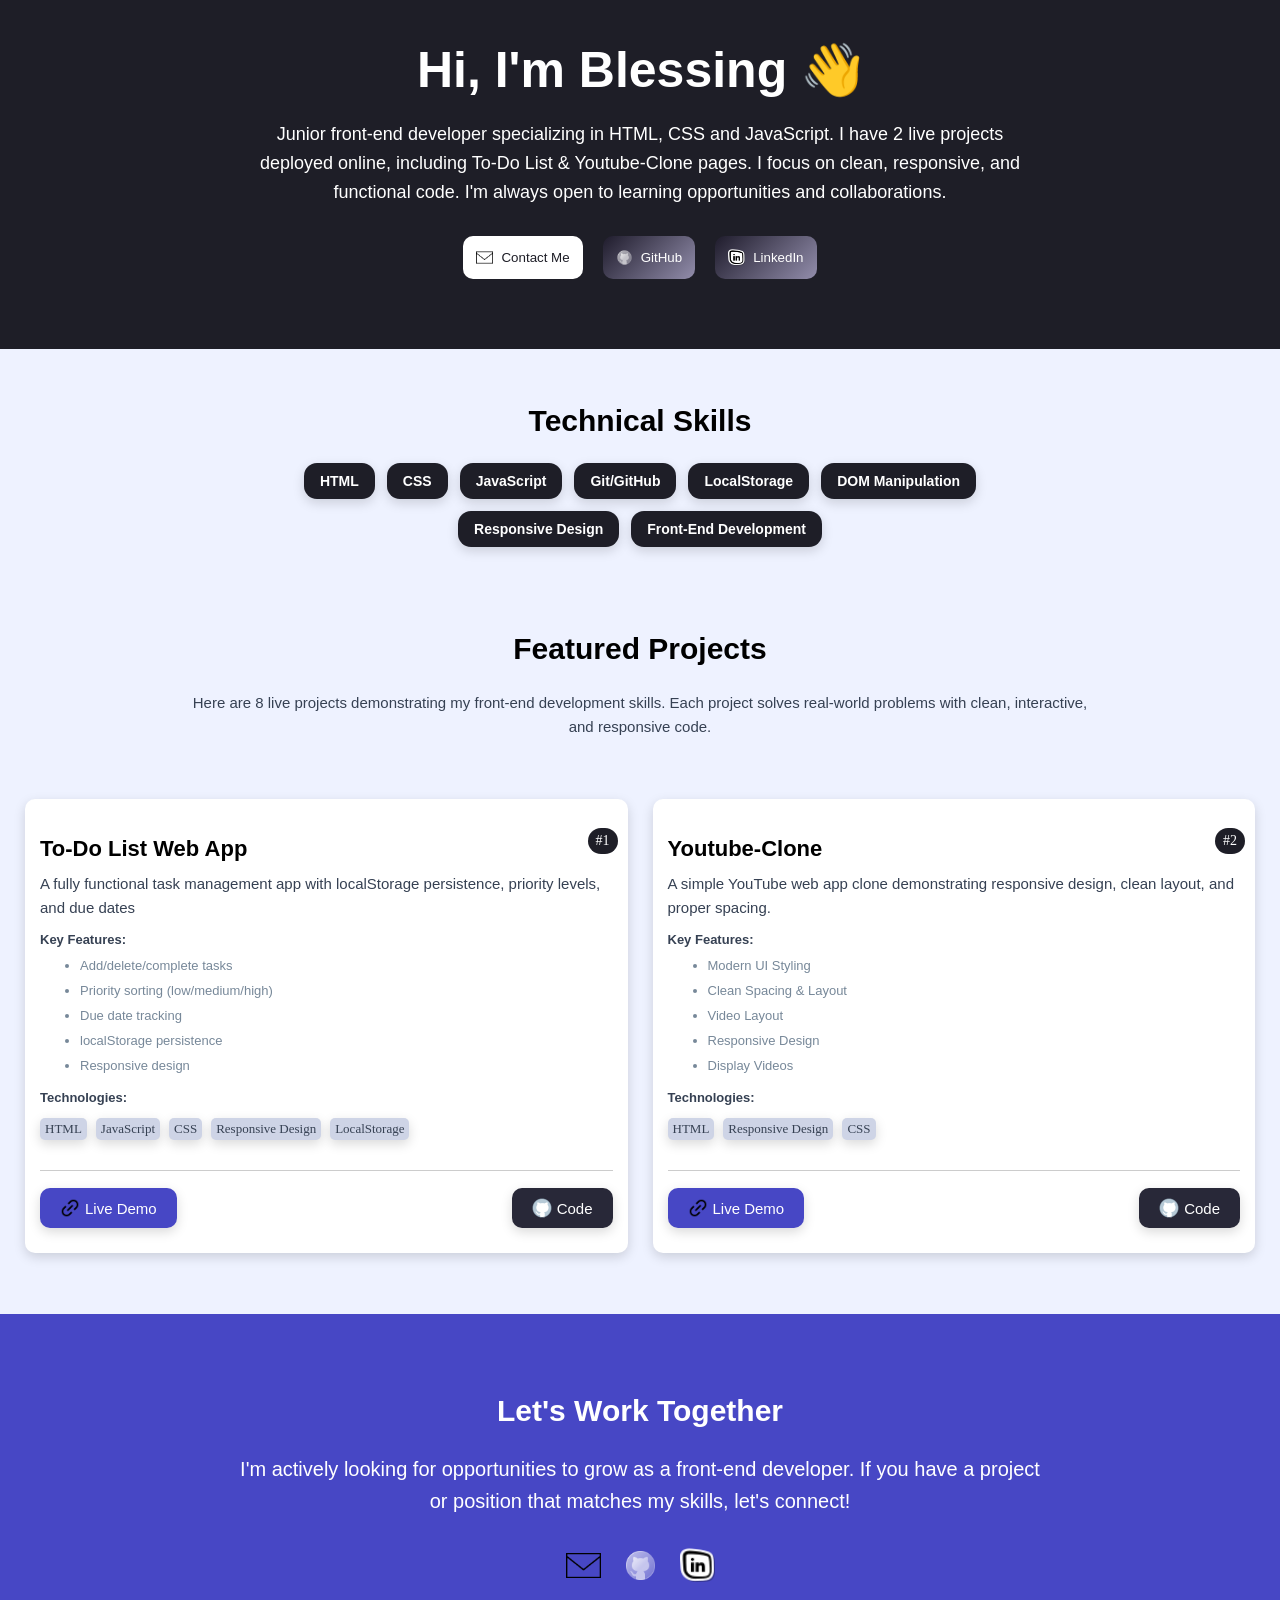
==== index.html @ 47051536 "MAde main to not be flexed" ====
<!DOCTYPE html>
<html>
  <head>
    <title>
      Blessing D3v Portfolio
    </title>
    <link rel="stylesheet" href="Header.css">
    <link rel="stylesheet" href="Skills.css">
    <link rel="stylesheet" href="Project.css">
    <link rel="stylesheet" href="Footer.css">
  </head>
  <body>
    
    <header>
      <h1 class = "heading-one">
        Hi, I'm Blessing 👋
      </h1>
      <p class="about-me">
        Junior front-end developer specializing in HTML, CSS and JavaScript. I have 2 live projects deployed online, including To-Do List & Youtube-Clone pages. I focus on clean, responsive, and functional code. I'm always open to learning opportunities and collaborations.
      </p>
      <div class="button-container">
        <a href="mailto:blessingmuthivhi@gmail.com">
          <div class="contact-div-button">
            <button class="contact-button">
              <img src="Svgs/icons8-email-50.png" alt="Email Icon" class="contacts-icons">
              Contact Me
            </button>
          </div>
        </a>

        <a href="https://github.com/Blessing-D3velop" target="_blank">
          <div class="github-div-button">
            <button class="gitHub-button">
              <img src="Svgs/icons8-github-48.png" alt="GitHub Icon"class="contacts-icons">
              GitHub
            </button>
          </div>
        </a>

        <a href="https://www.linkedin.com/in/blessing-muthivhi-18560b3b5/" target="_blank">
            <div class="linkedin-div-button">
            <button class="linkedin-button">
              <img src="Svgs/icons8-linkedin-32.png" alt="GitHub Icon"class="contacts-icons">
              LinkedIn
            </button>
          </div>
        </a>

      </div>
    </header>

    <main>
      <div class = "skills">

        <h2 class="headers">
          Technical Skills
        </h2>

        <div class="skills-list">
          <span class="technical-skills">HTML</span>
          <span class="technical-skills">CSS</span>
          <span class="technical-skills">JavaScript</span>
          <span class="technical-skills">Git/GitHub</span>
          <span class="technical-skills">LocalStorage</span>
          <span class="technical-skills">DOM Manipulation</span>
          <span class="technical-skills">Responsive Design</span>
          <span class="technical-skills">Front-End Development</span>
        </div>
      </div>

      <div class="featured-projects">
        <h2 class="headers">
          Featured Projects
        </h2>

        <p class ="paragraph-text">
          Here are 8 live projects demonstrating my front-end development skills. Each project solves real-world  problems with clean, interactive, and responsive code.
        </p>
      </div>

      <div class="Projects">

        <div class="Project-container">
          <p class="projectName">
            To-Do List Web App
          </p>
          <span class="Project-number">#1</span>
          <p class ="paragraph-text">
            A fully functional task management app with localStorage persistence, priority levels, and due dates
          </p>
          <p class="keyFeatures">
            Key Features:
          </p>
          <ul class="features-list">
            <li class="list">Add/delete/complete tasks</li>
            <li class="list">Priority sorting (low/medium/high)</li>
            <li class="list">Due date tracking</li>
            <li class="list">localStorage persistence</li>
            <li class="list">Responsive design</li>
          </ul>

          <p class="Technologies-used">
            Technologies:
          </p>

          <div class="Technoligies-list">
            <span class="tech">HTML</span>
            <span class="tech">JavaScript</span>
            <span class="tech">CSS</span>
            <span class="tech">Responsive Design</span>
            <span class="tech">LocalStorage</span>
          </div>

          <div class="line"></div>
          
          <div class="github-livecode-container">

            <a href="https://blessing-d3velop.github.io/Todo-List/" target="_blank">
              <button class="projects-buttons livecode-btn">
                <img src="Svgs/icons8-link-24.png" alt="Live Icon" class="project-button-image">
                Live Demo
              </button>
            </a>
              <a href="https://github.com/Blessing-D3velop/Todo-List.git" target="_blank">
              <button class="projects-buttons github-code">
                <img src="Svgs/icons8-github-logo-40.png" alt="Gitgub Icon"class="project-button-image">
                Code
              </button>
            </a>

          </div>

        </div>
        <div class="Project-container">
          <p class="projectName">
            Youtube-Clone
          </p>
          <span class="Project-number">#2</span>
          <p class ="paragraph-text">
            A simple YouTube web app clone demonstrating responsive design, clean layout, and proper spacing.
          </p>
          <p class="keyFeatures">
            Key Features:
          </p>
          <ul class="features-list">
            <li class="list">Modern UI Styling</li>
            <li class="list">Clean Spacing & Layout</li>
            <li class="list">Video Layout</li>
            <li class="list">Responsive Design</li>
            <li class="list">Display Videos</li>
          </ul>

          <p class="Technologies-used">
            Technologies:
          </p>

          <div class="Technoligies-list">
            <span class="tech">HTML</span>
            <span class="tech">Responsive Design</span>
            <span class="tech">CSS</span>
          </div>

          <div class="line"></div>
          
          <div class="github-livecode-container">
            <a href="https://blessing-d3velop.github.io/Youtube-Clone/" target="_blank">
              <button class="projects-buttons livecode-btn">
                <img src="Svgs/icons8-link-24.png" alt="Live Icon" class="project-button-image">
                Live Demo
              </button>
            </a>
              <a href="https://github.com/Blessing-D3velop/Youtube-Clone" target="_blank">
              <button class="projects-buttons github-code">
                <img src="Svgs/icons8-github-logo-40.png" alt="Gitgub Icon"class="project-button-image">
                Code
              </button>
            </a>
          </div>
        </div>

      </div>
    </main>


    <footer id="contact" class = "footer">
      <h2 class="footer-header">
        Let's Work Together
      </h2>
      <p  class="footer-text">
        I'm actively looking for opportunities to grow as a front-end developer. If you have a project or position that matches my skills, let's connect!
      </p>

      <div class="display-Icons">

        <a href="mailto:blessingmuthivhi@gmail.com">
          <button  class="footer-buttons">
            <img src="Svgs/icons8-email-50.png" alt="Email Icon" class="icon">
          </button>
        </a>

        <a href="https://github.com/Blessing-D3velop" target="_blank">
          <button class="footer-buttons">
            <img src="Svgs/icons8-github-48.png" alt="GitHub icon" class="icon">
          </button>
        </a>

        <a href="https://www.linkedin.com/in/blessing-muthivhi-18560b3b5/" target="_blank">
          <button class="footer-buttons">
            <img src="Svgs/icons8-linkedin-32.png" alt="LinkedIn Icon" class="icon">
          </button>
        </a>

      </div>
  </footer>

  </body>
</html>
---- Header.css ----
body{
  margin: 0;
  
}

header{
  background-color: rgb(30, 30, 39);
  width: 100%;
  padding: 40px 20px;
  box-sizing: border-box;
  text-align: center;
}

    .heading-one{
      color: white;
      font-family:Arial, Helvetica, sans-serif ;
      font-size: 50px;
      line-height: 1.2;
      margin: 0 0 20px 0;
      
    }

    .about-me{
      color: white;
      font-family: Arial;
      line-height: 1.6;
      font-size: 18px;
      max-width: 800px; /* keeps it readable on large screens */
      margin: 0 auto;
    }

    .button-container{
      display: flex;
      align-items: center;
      justify-content: center;
      flex-wrap: wrap;
      gap: 20px;
      margin: 30px;
    }

    .contacts-icons{
      height: 17px;
      padding-right: 8px;
    }
    .contact-button{
      color:rgb(30, 30, 39);
      display: flex;
      align-items: center;
      justify-content: space-between;
      background-color: white;
      padding: 13px;
      border-radius: 10px;
      border: none;
    }

    .gitHub-button,
    .linkedin-button{
      background: linear-gradient(135deg, #1f1c2c, #928dab);
      color: white;
      display: flex;
      align-items: center;
      padding: 13px;
      border-radius: 10px;
      border: none;
    }

    .contact-button,
    .gitHub-button,
    .linkedin-button{
      width: 100%;
      justify-content: center;
      align-items: center;
      cursor: pointer;
    }

      .contact-button:hover,
      .gitHub-button:hover,
      .linkedin-button:hover{
        transform: translateY(-5px);

      }



    @media(max-width: 500px){
      .heading-one{
      font-size: 30px;
      }

      .about-me{
        font-size: 16px;
        padding: 0 10px;
      }

      .button-container {
        flex-direction: column; 
        flex-wrap: nowrap;
        align-items: center;

      }
      .contact-div-button,
      .github-div-button,
      .linkedin-button{
        width: 200px; /* make buttons larger on mobile */
        justify-content: center;
      }
    }
---- Skills.css ----
body{
  background-color: #eef2ff;
  margin: 0;
}


.skills{
  padding-top: 30px;
  text-align: center;
}

.headers{
  font-size: 30px;
  font-family: Arial, Helvetica, sans-serif;
  font-weight: bold;
  margin-bottom: 25px;
}

/* container for skills */
.skills{
  display: flex;
  flex-direction: column;
  align-items: center;

}

/* skill list */
.skills-list{
  display: flex;
  flex-wrap: wrap;
  justify-content: center;
  gap: 12px;
  max-width: 800px;
}

.technical-skills{
  background-color: rgb(30, 30, 39);
  color: white;
  padding: 10px 16px;
  border-radius: 13px;
  font-size: 14px;
  font-family: Arial;
  font-weight: bold;
  box-shadow: 0px 4px 12px rgba(0,0,0,0.15);
}   .technical-skills:hover{
      box-shadow: 0px 4px 12px rgba(0,0,0,0.45);

    }

.featured-projects{
  text-align: center;
  padding: 60px 130px;
  max-width: 900px;
  margin: auto;
}

.paragraph-text{
  color:#364153 ;
  line-height: 1.6;
  font-family: arial;
  margin-bottom: -1px;
  font-size: 15px;
}

@media (max-width: 500px) {
  .skills-list {
    gap: 8px;      /* smaller gap for mobile */
    max-width: 95%; /* fit almost full screen */
  }
  
  .technical-skills {
    font-size: 14px; /* smaller skill tags on mobile */
    padding: 5px 8px;
  }
}
---- Project.css ----
.Projects{
  display: grid;
  grid-template-columns: repeat(auto-fit, minmax(300px, 1fr)); /* auto responsive */
  gap: 20px; 
  row-gap: 20px;
  column-gap: 25px;
  padding:1px 25px;
}
a{
  text-decoration: none;
}

.Project-container{
  background-color: white;
  border-radius: 10px;
  padding: 15px;
  display: flex;
  flex-direction: column;
  position: relative;
  box-shadow: 0 4px 12px rgba(0,0,0,0.15);
  transition: transform 0.2s, box-shadow 0.2s;  

}
    .Project-container:hover{
      box-shadow: 0 10px 25px rgba(0,0,0,0.35);
    }
.projectName{
  font-family: Arial, Helvetica, sans-serif;
  font-weight: bold;
  font-size: 22px;
  margin-bottom: -5px;

}

.Project-number{
  position: absolute;
  top:29px;
  right: 10px;
  color: white;
  background-color: rgb(30, 30, 39);
  padding:5px 8px;
  border-radius: 20px;
  font-size: 14px;
}

.keyFeatures,
.Technologies-used{
  font-family: Arial;
  font-size: 13px;
  color:#364153 ;
  font-weight: bold;
}
.Technologies-used{
  margin-top: -4px;
}
.list{
  font-family: Arial, Helvetica, sans-serif;
  font-size: 13px;
  line-height: 25px;
}.features-list{
  margin-top: -17px;
  padding-top: 10px;
  color: lightslategray;
  
}

.tech{
  background-color: #ced4e6;
  color:#364153 ;
  font-size: 13px;
  margin-right: 5px;
  padding: 3px 5px;
  border-radius: 5px;
  box-shadow: 0px 4px 12px rgba(0,0,0,0.15);
  margin-bottom: 10px;
  display: inline-block;
}

.line{
  border-top: 1px solid #ccc;
  margin: 20px 0;
}

.github-livecode-container{
  display: flex;
  gap:20px;
  justify-content: space-between;
  flex-wrap: wrap;
}
.projects-buttons{
  padding: 10px 20px;
  display: flex;
  align-items: center;
  justify-content: center;
  gap: 5px;
  white-space: nowrap;
  border-radius: 10px;
  border: none;
  font-size: 15px;
  color: white;
  margin-top: -3px;
  margin-bottom: 10px;
  cursor: pointer;
  box-shadow: 0px 4px 12px rgba(0,0,0,0.15);
  transform: transform 0.2s, box-shadow 0.2s ;
}  
 .projects-buttons:hover{
      transform:  translateY(-3px);
      box-shadow: 0px 10px 25px rgba(0,0,0,0.35);
    }

.project-button-image{
  width: 20px;
}

.livecode-btn{
  background-color: rgb(71, 71, 197);
}
.github-code{
  background-color: rgb(40, 40, 56);
}


@media (min-width: 1300px) {
  .Projects {
    padding: 0px 275px;
  }

  .Project-container {
    max-width: 700px;
  }
}

/* Extra small screens (<500px): text & buttons scale down */
@media (max-width: 500px) {
  .projectName {
    font-size: 18px;
  }

  .Project-number {
    top: 10px;
    right: 10px;
    font-size: 12px;
    padding: 3px 6px;
  }

  .keyFeatures,
  .Technologies-used {
    font-size: 12px;
  }

  .projects-buttons {
    padding: 8px 15px;
    font-size: 14px;
    width: 100%;
    justify-content: center;
  }
}
---- Footer.css ----
html, body{
  height: 100%;
  margin: 0;
  padding: 0;
}
body{
  display: flex;
  flex-direction: column;
  min-height: 100vh;
}main{
  flex: none;
}

.footer{
  background-color: rgb(71, 71, 197);
  width: 100%;
  padding: 55px 20px;
  box-sizing: border-box;
  text-align: center;
  margin-top: 60px;
}
    .footer-header{
      color: white;
      font-size: 30px;
      font-family: Arial, Helvetica, sans-serif;
      font-weight: bold;
      text-align: center;
    }

    .display-Icons{
      display: flex;
      justify-content: center;
      gap: 10px;
    }

    .icon{
      width: 35px;
    }

    .footer-buttons{
      background-color: transparent;
      border: none;
      cursor: pointer;
    }

    .footer-buttons:hover img{
      transform: scale(1.2);
      transition: transform 0.2s ease;
    }

    .footer-text{
      color:white;
      font-size: 20px;
      font-family: Arial;
      line-height: 1.6;
      text-align: center;
      max-width: 800px;
      margin: 0 auto 30px auto;
    }

    .Dev-Date{
      color: white;
    }


    @media (max-width: 500px) {
    .footer-header {
      font-size: 24px;
    }

    .footer-text {
      font-size: 16px;
      padding: 0 10px;
    }

    .icon {
      width: 28px;
    }

    .display-Icons {
      gap: 10px;
    }
  }

  /* Medium screens: tablets */
  @media (max-width: 768px) {
    .footer-header {
      font-size: 26px;
    }

    .footer-text {
      font-size: 18px;
    }

    .icon {
      width: 30px;
    }

    .display-Icons {
      gap: 12px;
    }
    .Dev-Date{
      font-size: 14px;
    }
  }
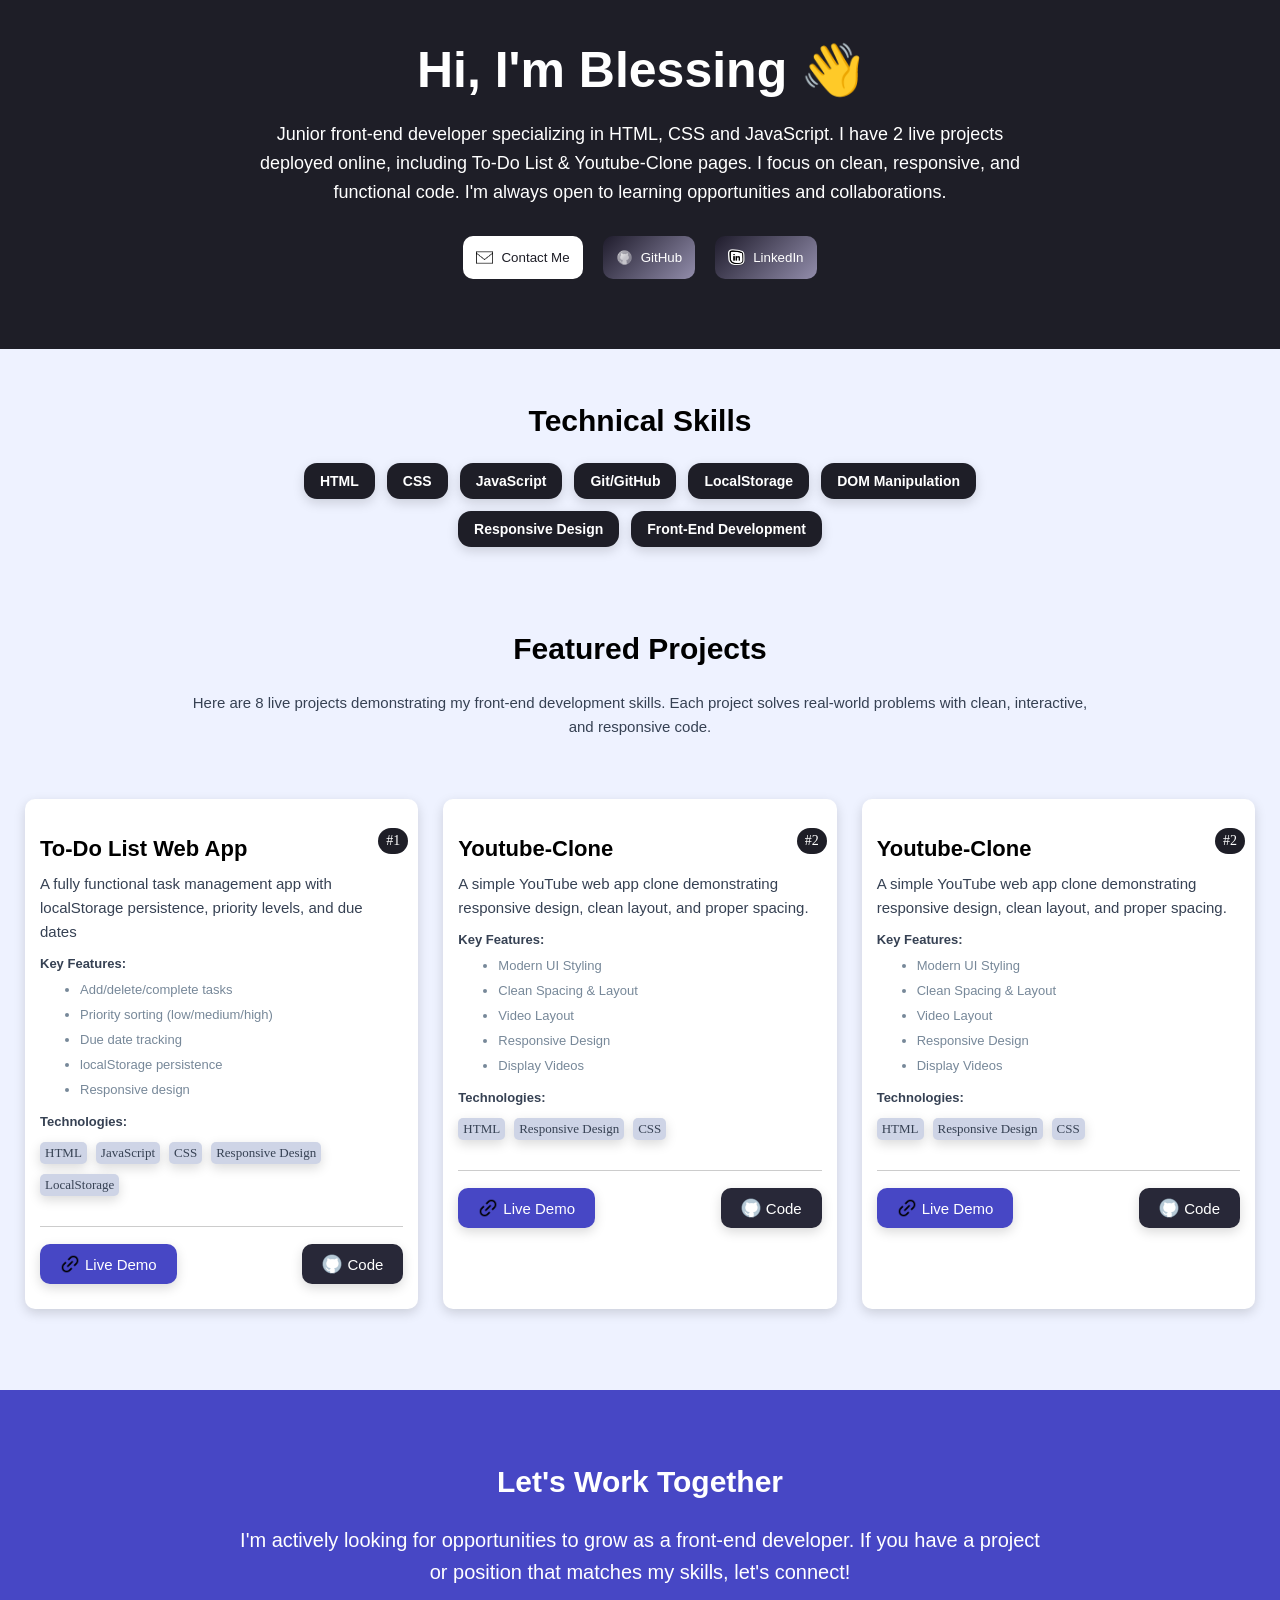
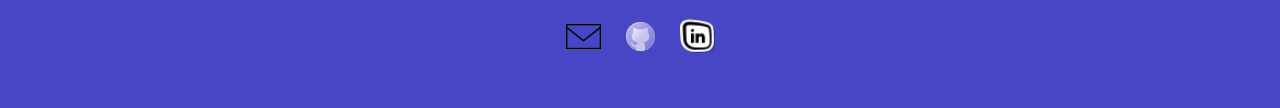
==== commit 76d984e4: "added a project" ====
--- a/index.html
+++ b/index.html
@@ -177,8 +177,55 @@
             </a>
           </div>
         </div>
-
-      </div>
+        <div class="Project-container">
+          <p class="projectName">
+            Youtube-Clone
+          </p>
+          <span class="Project-number">#2</span>
+          <p class ="paragraph-text">
+            A simple YouTube web app clone demonstrating responsive design, clean layout, and proper spacing.
+          </p>
+          <p class="keyFeatures">
+            Key Features:
+          </p>
+          <ul class="features-list">
+            <li class="list">Modern UI Styling</li>
+            <li class="list">Clean Spacing & Layout</li>
+            <li class="list">Video Layout</li>
+            <li class="list">Responsive Design</li>
+            <li class="list">Display Videos</li>
+          </ul>
+
+          <p class="Technologies-used">
+            Technologies:
+          </p>
+
+          <div class="Technoligies-list">
+            <span class="tech">HTML</span>
+            <span class="tech">Responsive Design</span>
+            <span class="tech">CSS</span>
+          </div>
+
+          <div class="line"></div>
+          
+          <div class="github-livecode-container">
+            <a href="https://blessing-d3velop.github.io/Youtube-Clone/" target="_blank">
+              <button class="projects-buttons livecode-btn">
+                <img src="Svgs/icons8-link-24.png" alt="Live Icon" class="project-button-image">
+                Live Demo
+              </button>
+            </a>
+              <a href="https://github.com/Blessing-D3velop/Youtube-Clone" target="_blank">
+              <button class="projects-buttons github-code">
+                <img src="Svgs/icons8-github-logo-40.png" alt="Gitgub Icon"class="project-button-image">
+                Code
+              </button>
+            </a>
+          </div>
+        </div>
+
+      </div>
+      
     </main>
 
 
--- a/Project.css
+++ b/Project.css
@@ -5,6 +5,7 @@
   row-gap: 20px;
   column-gap: 25px;
   padding:1px 25px;
+  margin-bottom:40px ;
 }
 a{
   text-decoration: none;
@@ -155,4 +156,10 @@
     width: 100%;
     justify-content: center;
   }
+}
+
+@media (min-width: 768px){
+  .Projects{
+    margin-bottom: 80px;
+  }
 }
--- a/Footer.css
+++ b/Footer.css
@@ -1,24 +1,25 @@
 html, body{
   height: 100%;
   margin: 0;
-  padding: 0;
 }
 body{
   display: flex;
   flex-direction: column;
   min-height: 100vh;
 }main{
-  flex: none;
+  flex: 1 0 auto;
 }
 
 .footer{
+  flex-shrink: 0; /* prevent shrinking */
+  margin-top: auto; 
   background-color: rgb(71, 71, 197);
-  width: 100%;
-  padding: 55px 20px;
+  color: white;
+  text-align: center;
   box-sizing: border-box;
-  text-align: center;
-  margin-top: 60px;
+  padding: 50px 50px;
 }
+
     .footer-header{
       color: white;
       font-size: 30px;
@@ -104,3 +105,5 @@
     }
   }
 
+  
+
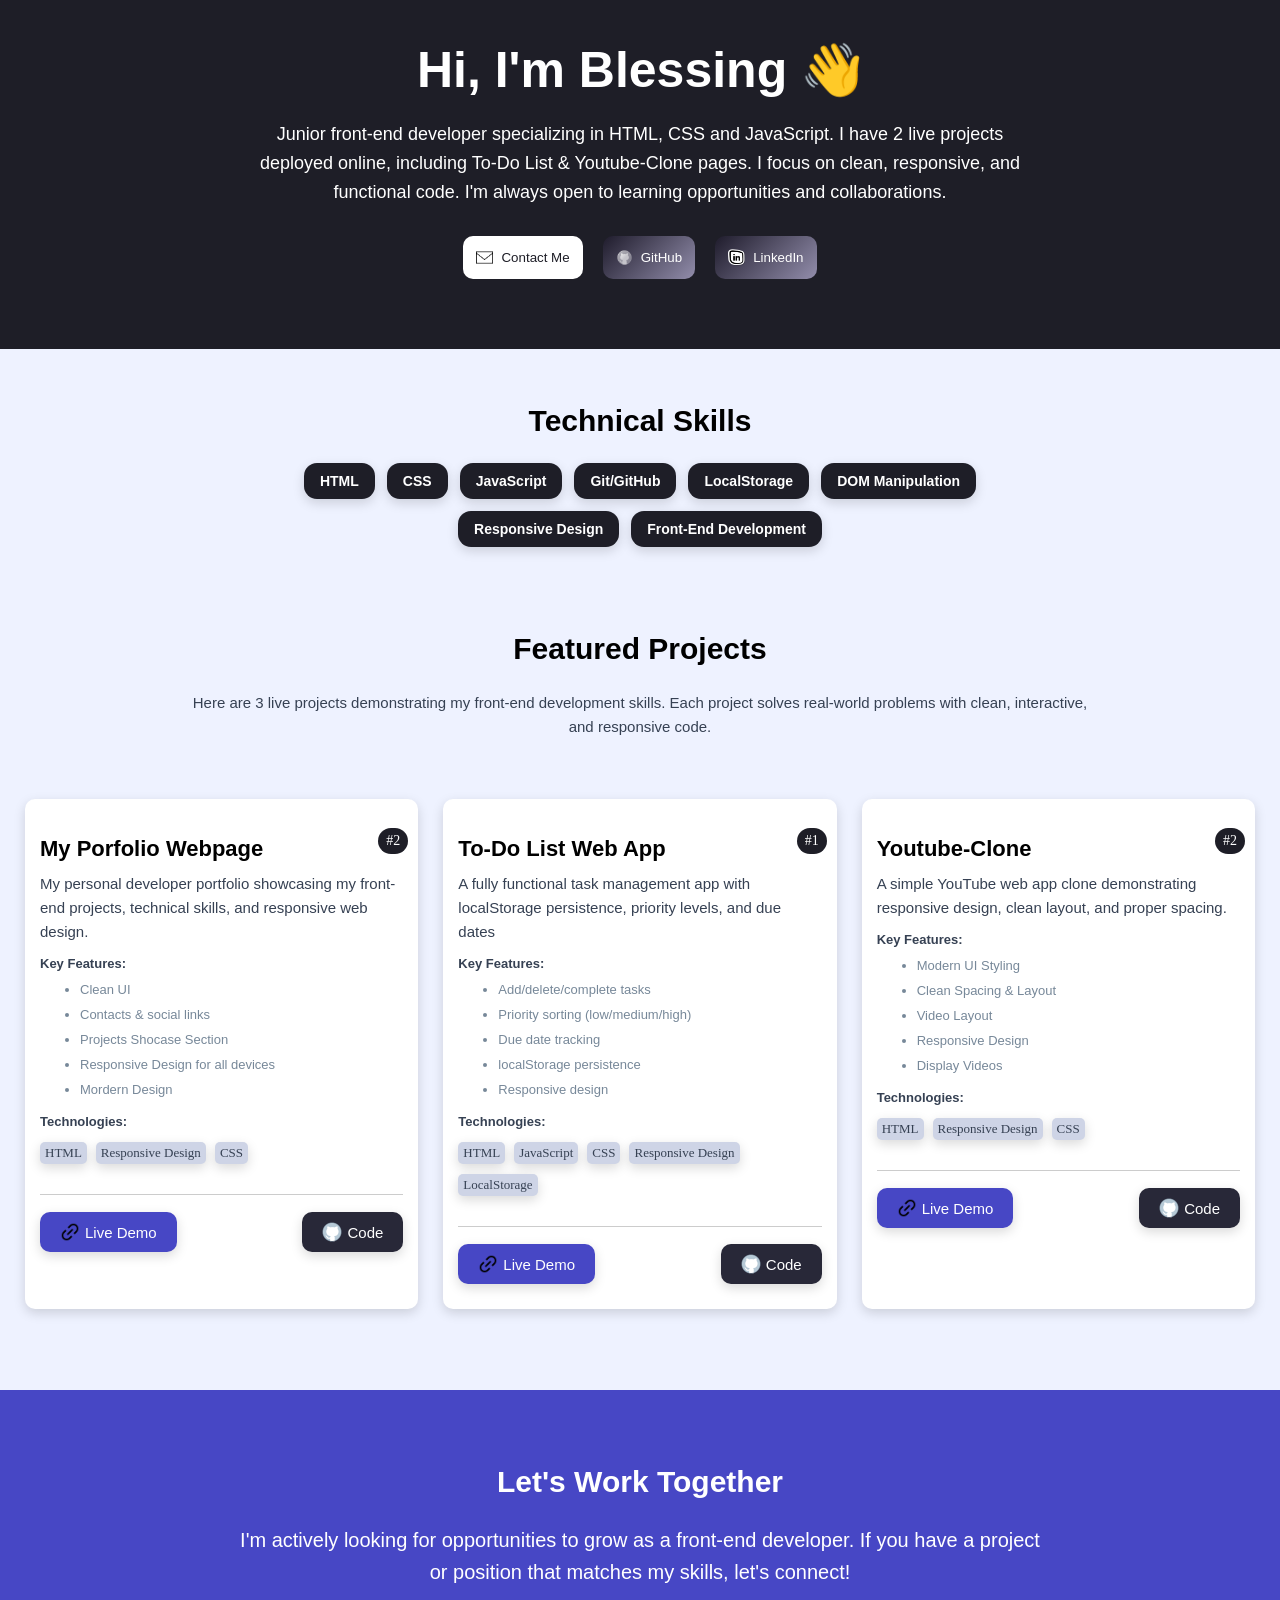
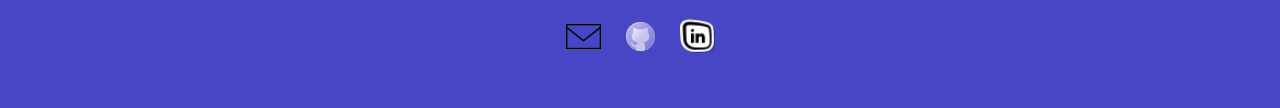
==== commit ca9716b0: "Added A Project" ====
--- a/index.html
+++ b/index.html
@@ -74,11 +74,59 @@
         </h2>
 
         <p class ="paragraph-text">
-          Here are 8 live projects demonstrating my front-end development skills. Each project solves real-world  problems with clean, interactive, and responsive code.
+          Here are 3 live projects demonstrating my front-end development skills. Each project solves real-world  problems with clean, interactive, and responsive code.
         </p>
       </div>
+      
 
       <div class="Projects">
+
+        <div class="Project-container">
+          <p class="projectName">
+            My Porfolio Webpage
+          </p>
+          <span class="Project-number">#2</span>
+          <p class ="paragraph-text">
+            My personal developer portfolio showcasing my front-end projects, technical skills, and responsive web design.
+          </p>
+          <p class="keyFeatures">
+            Key Features:
+          </p>
+          <ul class="features-list">
+            <li class="list">Clean UI</li>
+            <li class="list">Contacts & social links</li>
+            <li class="list">Projects Shocase Section</li>
+            <li class="list">Responsive Design for all devices</li>
+            <li class="list">Mordern Design</li>
+          </ul>
+
+          <p class="Technologies-used">
+            Technologies:
+          </p>
+
+          <div class="Technoligies-list">
+            <span class="tech">HTML</span>
+            <span class="tech">Responsive Design</span>
+            <span class="tech">CSS</span>
+          </div>
+
+          <div class="line"></div>
+          
+          <div class="github-livecode-container">
+            <a href="https://blessing-d3velop.github.io/Blessing-D3v-Portfolio/" target="_blank">
+              <button class="projects-buttons livecode-btn">
+                <img src="Svgs/icons8-link-24.png" alt="Live Icon" class="project-button-image">
+                Live Demo
+              </button>
+            </a>
+              <a href="https://github.com/Blessing-D3velop/Blessing-D3v-Portfolio" target="_blank">
+              <button class="projects-buttons github-code">
+                <img src="Svgs/icons8-github-logo-40.png" alt="Gitgub Icon"class="project-button-image">
+                Code
+              </button>
+            </a>
+          </div>
+        </div>
 
         <div class="Project-container">
           <p class="projectName">
@@ -177,52 +225,7 @@
             </a>
           </div>
         </div>
-        <div class="Project-container">
-          <p class="projectName">
-            Youtube-Clone
-          </p>
-          <span class="Project-number">#2</span>
-          <p class ="paragraph-text">
-            A simple YouTube web app clone demonstrating responsive design, clean layout, and proper spacing.
-          </p>
-          <p class="keyFeatures">
-            Key Features:
-          </p>
-          <ul class="features-list">
-            <li class="list">Modern UI Styling</li>
-            <li class="list">Clean Spacing & Layout</li>
-            <li class="list">Video Layout</li>
-            <li class="list">Responsive Design</li>
-            <li class="list">Display Videos</li>
-          </ul>
-
-          <p class="Technologies-used">
-            Technologies:
-          </p>
-
-          <div class="Technoligies-list">
-            <span class="tech">HTML</span>
-            <span class="tech">Responsive Design</span>
-            <span class="tech">CSS</span>
-          </div>
-
-          <div class="line"></div>
-          
-          <div class="github-livecode-container">
-            <a href="https://blessing-d3velop.github.io/Youtube-Clone/" target="_blank">
-              <button class="projects-buttons livecode-btn">
-                <img src="Svgs/icons8-link-24.png" alt="Live Icon" class="project-button-image">
-                Live Demo
-              </button>
-            </a>
-              <a href="https://github.com/Blessing-D3velop/Youtube-Clone" target="_blank">
-              <button class="projects-buttons github-code">
-                <img src="Svgs/icons8-github-logo-40.png" alt="Gitgub Icon"class="project-button-image">
-                Code
-              </button>
-            </a>
-          </div>
-        </div>
+        
 
       </div>
       
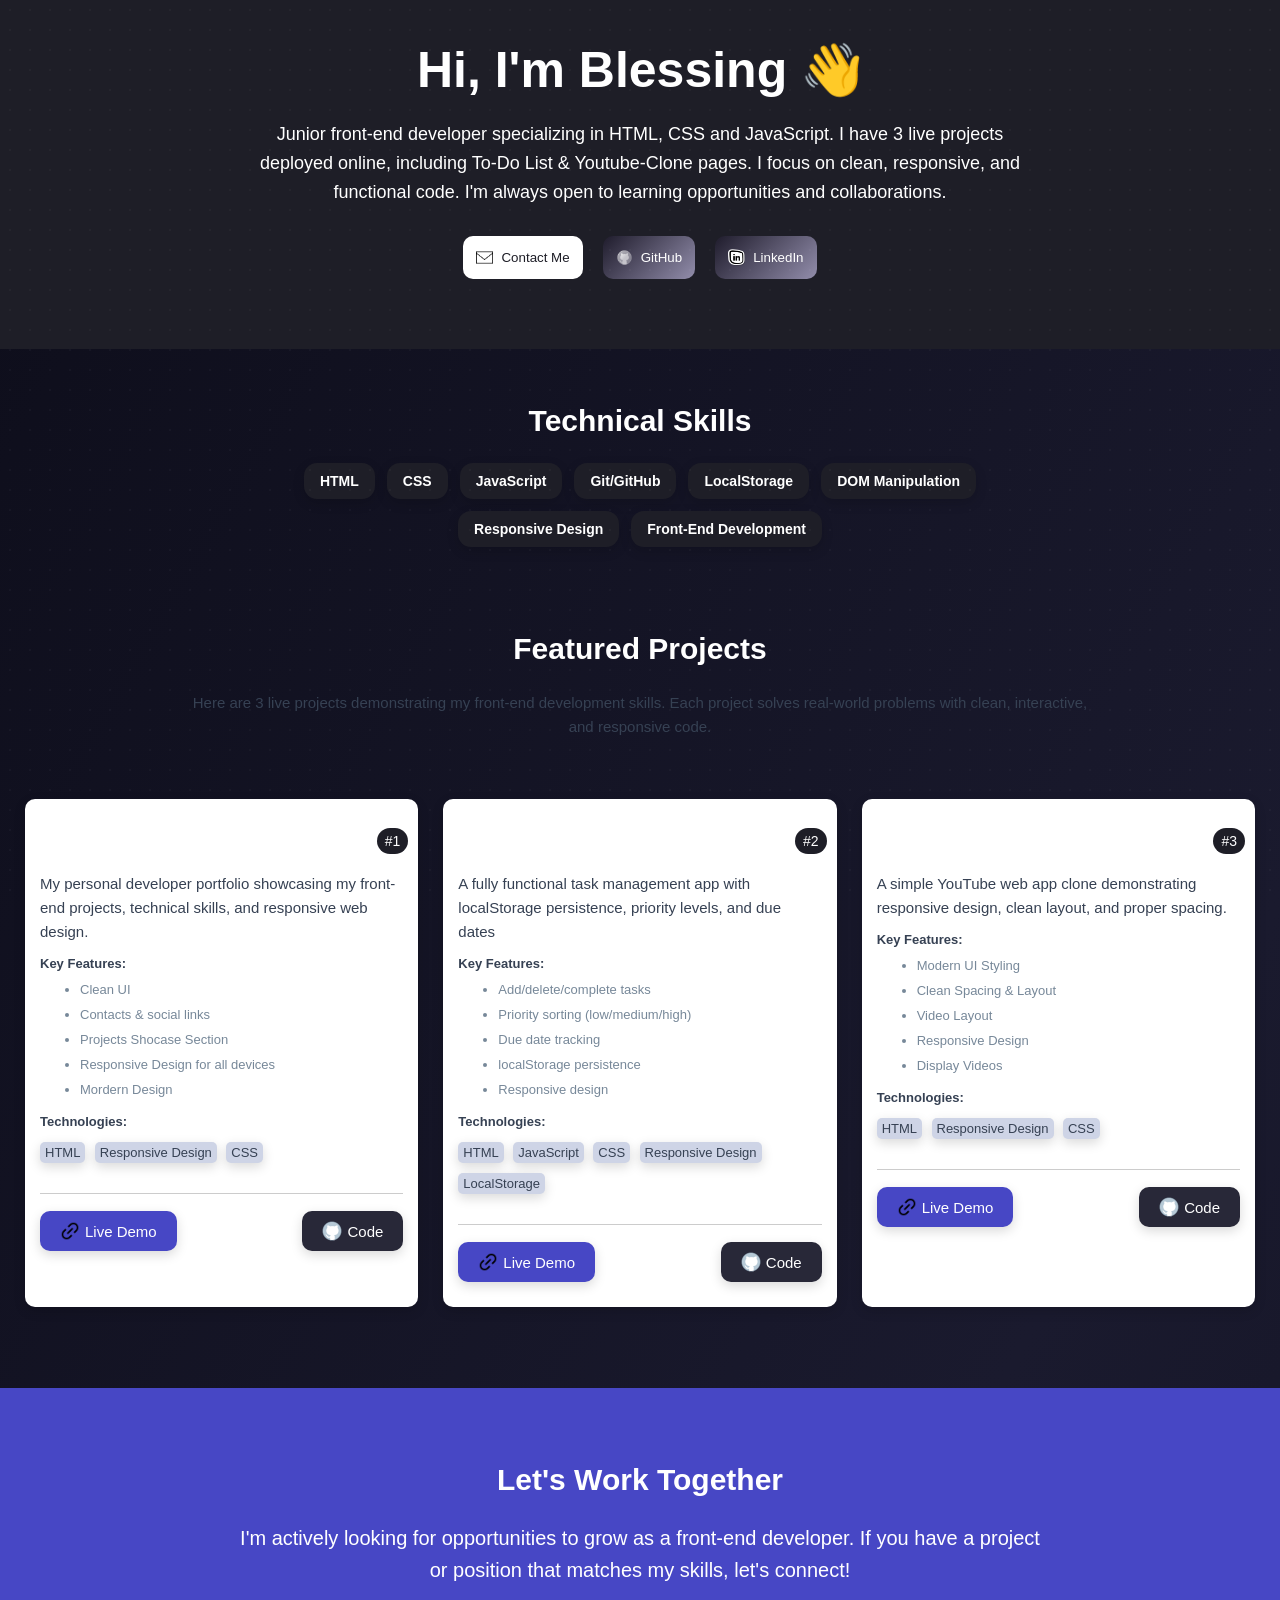
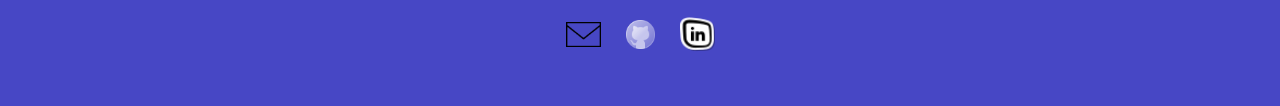
==== commit 1a84b5a1: "Added mordern animations" ====
--- a/index.html
+++ b/index.html
@@ -16,7 +16,7 @@
         Hi, I'm Blessing 👋
       </h1>
       <p class="about-me">
-        Junior front-end developer specializing in HTML, CSS and JavaScript. I have 2 live projects deployed online, including To-Do List & Youtube-Clone pages. I focus on clean, responsive, and functional code. I'm always open to learning opportunities and collaborations.
+        Junior front-end developer specializing in HTML, CSS and JavaScript. I have 3 live projects deployed online, including To-Do List & Youtube-Clone pages. I focus on clean, responsive, and functional code. I'm always open to learning opportunities and collaborations.
       </p>
       <div class="button-container">
         <a href="mailto:blessingmuthivhi@gmail.com">
@@ -83,9 +83,9 @@
 
         <div class="Project-container">
           <p class="projectName">
-            My Porfolio Webpage
-          </p>
-          <span class="Project-number">#2</span>
+            My Portfolio Webpage
+          </p>
+          <span class="Project-number">#1</span>
           <p class ="paragraph-text">
             My personal developer portfolio showcasing my front-end projects, technical skills, and responsive web design.
           </p>
@@ -132,7 +132,7 @@
           <p class="projectName">
             To-Do List Web App
           </p>
-          <span class="Project-number">#1</span>
+          <span class="Project-number">#2</span>
           <p class ="paragraph-text">
             A fully functional task management app with localStorage persistence, priority levels, and due dates
           </p>
@@ -183,7 +183,7 @@
           <p class="projectName">
             Youtube-Clone
           </p>
-          <span class="Project-number">#2</span>
+          <span class="Project-number">#3</span>
           <p class ="paragraph-text">
             A simple YouTube web app clone demonstrating responsive design, clean layout, and proper spacing.
           </p>
--- a/Skills.css
+++ b/Skills.css
@@ -1,6 +1,39 @@
-body{
-  background-color: #eef2ff;
+
+body {
   margin: 0;
+  min-height: 100vh;
+  font-family: Arial, Helvetica, sans-serif;
+
+
+  background: linear-gradient(120deg, #0d0d1a, #1a1a2e, #0d0d1a, #2e1a3a);
+  background-size: 300% 300%;
+
+  animation: gradientShift 15s ease infinite;
+  color: white;
+}
+
+
+@keyframes gradientShift {
+  0% { background-position: 0% 50%; }
+  50% { background-position: 100% 50%; }
+  100% { background-position: 0% 50%; }
+}
+
+/* optional: subtle animated overlay dots (techy effect) */
+body::before {
+  content: '';
+  position: fixed;
+  top: 0; left: 0;
+  width: 100%; height: 100%;
+  background-image: radial-gradient(rgba(255,255,255,0.03) 1px, transparent 1px);
+  background-size: 20px 20px;
+  pointer-events: none;
+  animation: moveDots 60s linear infinite;
+}
+
+@keyframes moveDots {
+  0% { background-position: 0 0; }
+  100% { background-position: 400px 400px; }
 }
 
 
@@ -62,14 +95,4 @@
   font-size: 15px;
 }
 
-@media (max-width: 500px) {
-  .skills-list {
-    gap: 8px;      /* smaller gap for mobile */
-    max-width: 95%; /* fit almost full screen */
-  }
-  
-  .technical-skills {
-    font-size: 14px; /* smaller skill tags on mobile */
-    padding: 5px 8px;
-  }
-}
+
--- a/Project.css
+++ b/Project.css
@@ -75,7 +75,10 @@
   box-shadow: 0px 4px 12px rgba(0,0,0,0.15);
   margin-bottom: 10px;
   display: inline-block;
-}
+  cursor: pointer;
+}   .tech:hover{
+      opacity: 0.7;
+    }
 
 .line{
   border-top: 1px solid #ccc;
--- a/Footer.css
+++ b/Footer.css
@@ -1,6 +1,7 @@
 html, body{
   height: 100%;
   margin: 0;
+
 }
 body{
   display: flex;
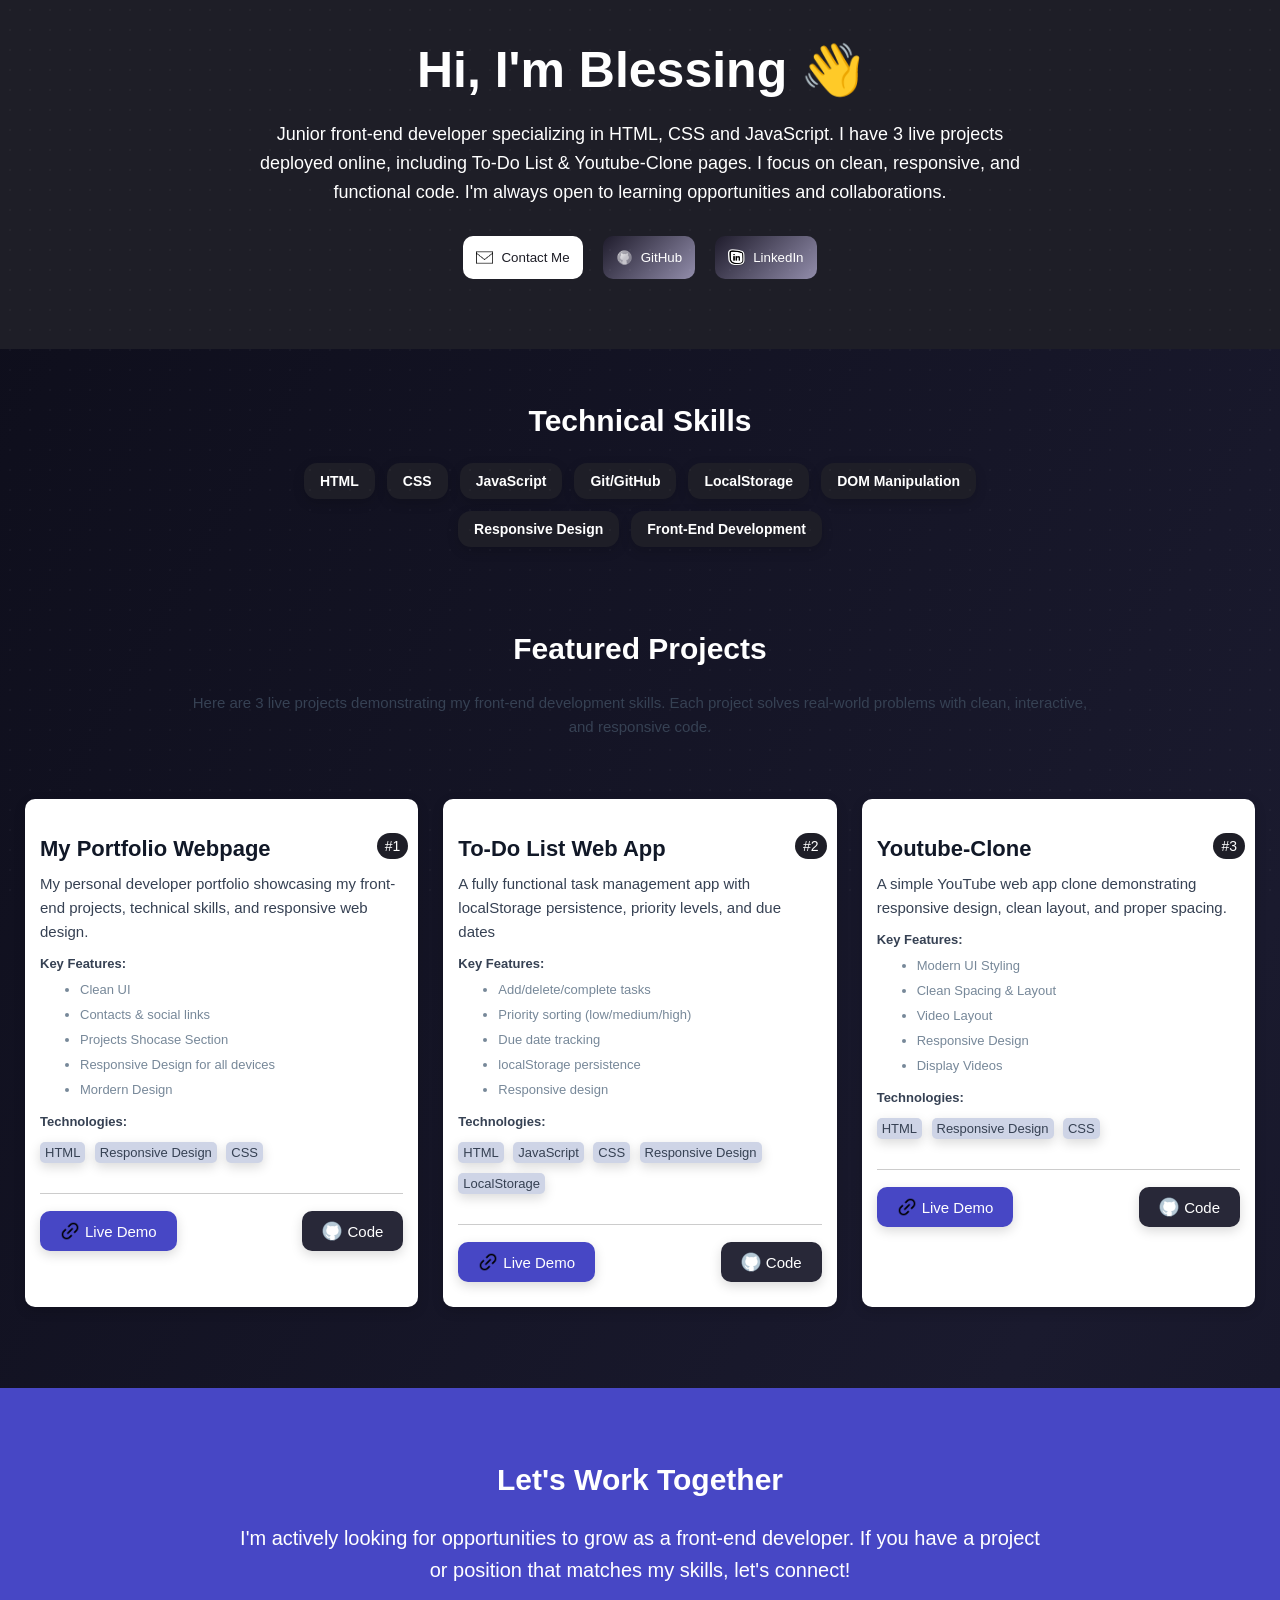
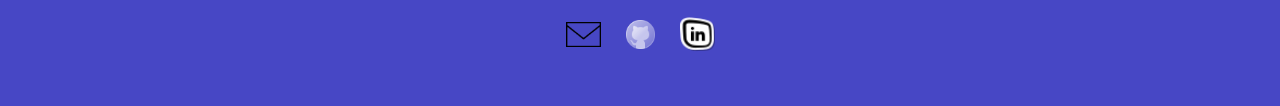
==== commit 83c56a19: "Fixed the project name" ====
--- a/index.html
+++ b/index.html
@@ -83,7 +83,7 @@
 
         <div class="Project-container">
           <p class="projectName">
-            My Portfolio Webpage
+            My Portfolio Webpage 
           </p>
           <span class="Project-number">#1</span>
           <p class ="paragraph-text">
--- a/Project.css
+++ b/Project.css
@@ -30,12 +30,13 @@
   font-weight: bold;
   font-size: 22px;
   margin-bottom: -5px;
+  z-index: 1;
 
 }
 
 .Project-number{
   position: absolute;
-  top:29px;
+  top:34px;
   right: 10px;
   color: white;
   background-color: rgb(30, 30, 39);
@@ -165,4 +166,13 @@
   .Projects{
     margin-bottom: 80px;
   }
+}
+.Project-container {
+  padding-top: -30px; /* add a little space so projectName isn’t hidden behind the number */
+  color: #111827; /* ensures the text is visible */
+}
+
+.projectName {
+  z-index: 1; /* make sure it appears above other elements */
+  position: relative;
 }
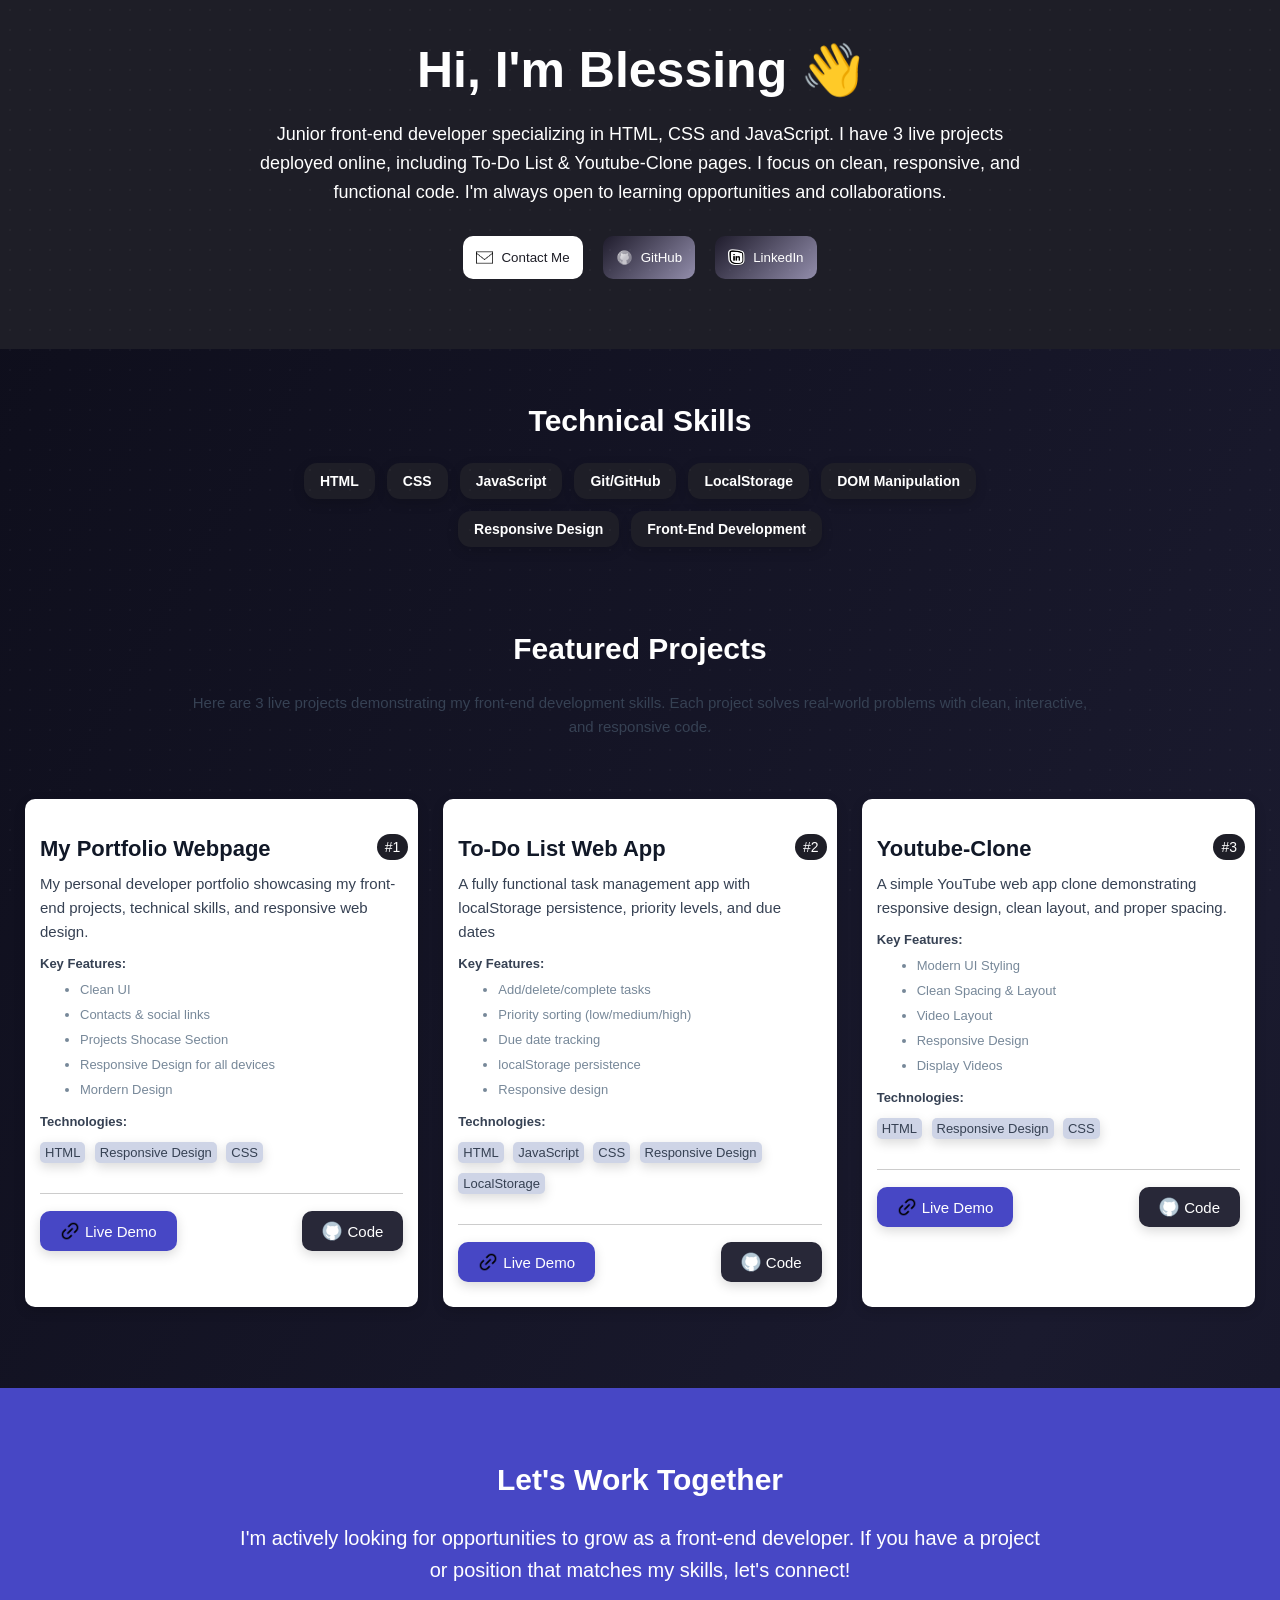
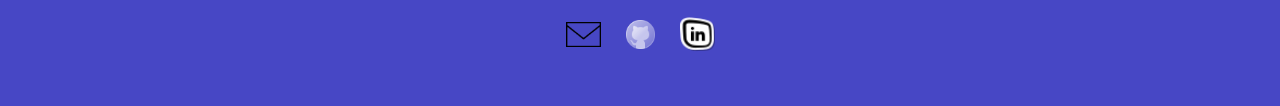
==== commit 548de9e8: "Changed the Project container box-shadowing to red" ====
--- a/index.html
+++ b/index.html
@@ -113,7 +113,7 @@
           <div class="line"></div>
           
           <div class="github-livecode-container">
-            <a href="https://blessing-d3velop.github.io/Blessing-D3v-Portfolio/" target="_blank">
+            <a href="https://blessing-d3velop.github.io/Blessing-D3v-Portfolio/">
               <button class="projects-buttons livecode-btn">
                 <img src="Svgs/icons8-link-24.png" alt="Live Icon" class="project-button-image">
                 Live Demo
--- a/Skills.css
+++ b/Skills.css
@@ -49,7 +49,7 @@
   margin-bottom: 25px;
 }
 
-/* container for skills */
+/* container for skill*/
 .skills{
   display: flex;
   flex-direction: column;
@@ -74,6 +74,7 @@
   font-size: 14px;
   font-family: Arial;
   font-weight: bold;
+  cursor: pointer;
   box-shadow: 0px 4px 12px rgba(0,0,0,0.15);
 }   .technical-skills:hover{
       box-shadow: 0px 4px 12px rgba(0,0,0,0.45);
--- a/Project.css
+++ b/Project.css
@@ -23,7 +23,7 @@
 
 }
     .Project-container:hover{
-      box-shadow: 0 10px 25px rgba(0,0,0,0.35);
+      box-shadow: 0 10px 25px rgba(151, 20, 20, 0.95);
     }
 .projectName{
   font-family: Arial, Helvetica, sans-serif;
@@ -36,7 +36,7 @@
 
 .Project-number{
   position: absolute;
-  top:34px;
+  top:35px;
   right: 10px;
   color: white;
   background-color: rgb(30, 30, 39);
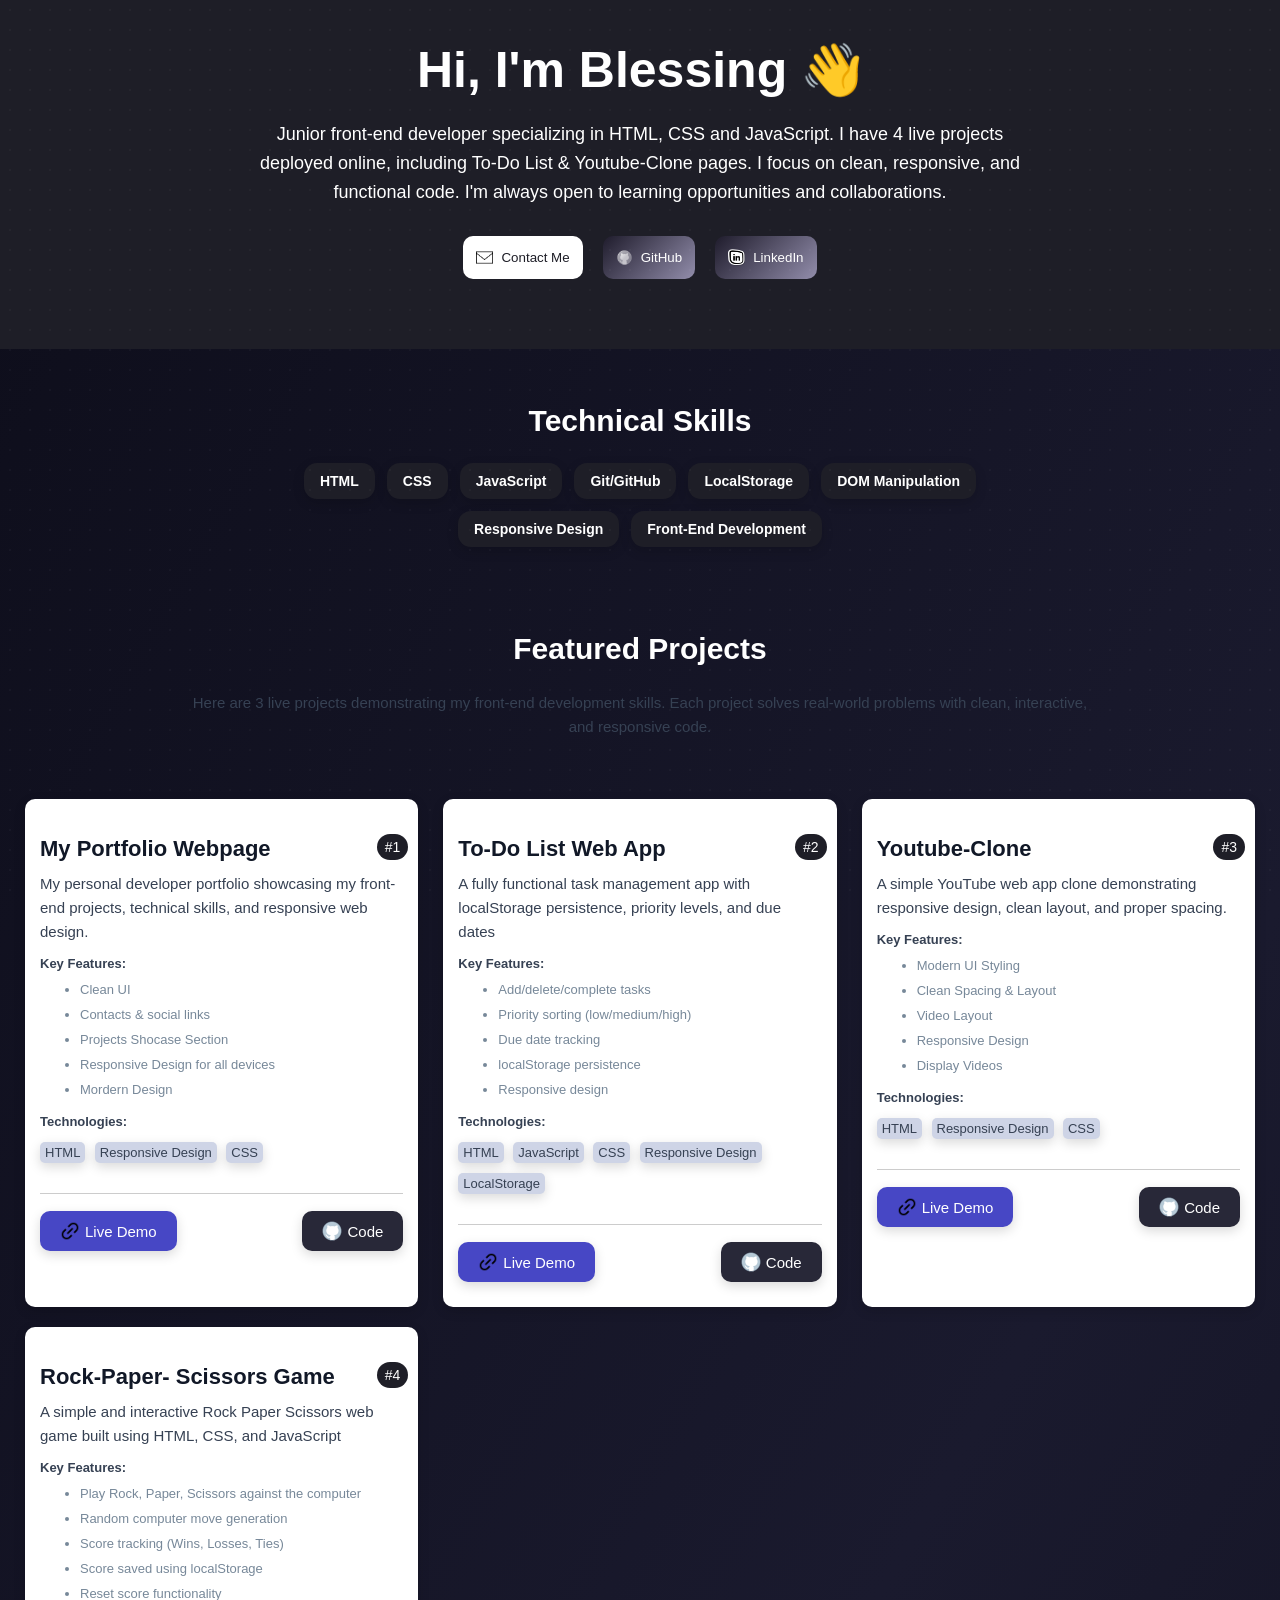
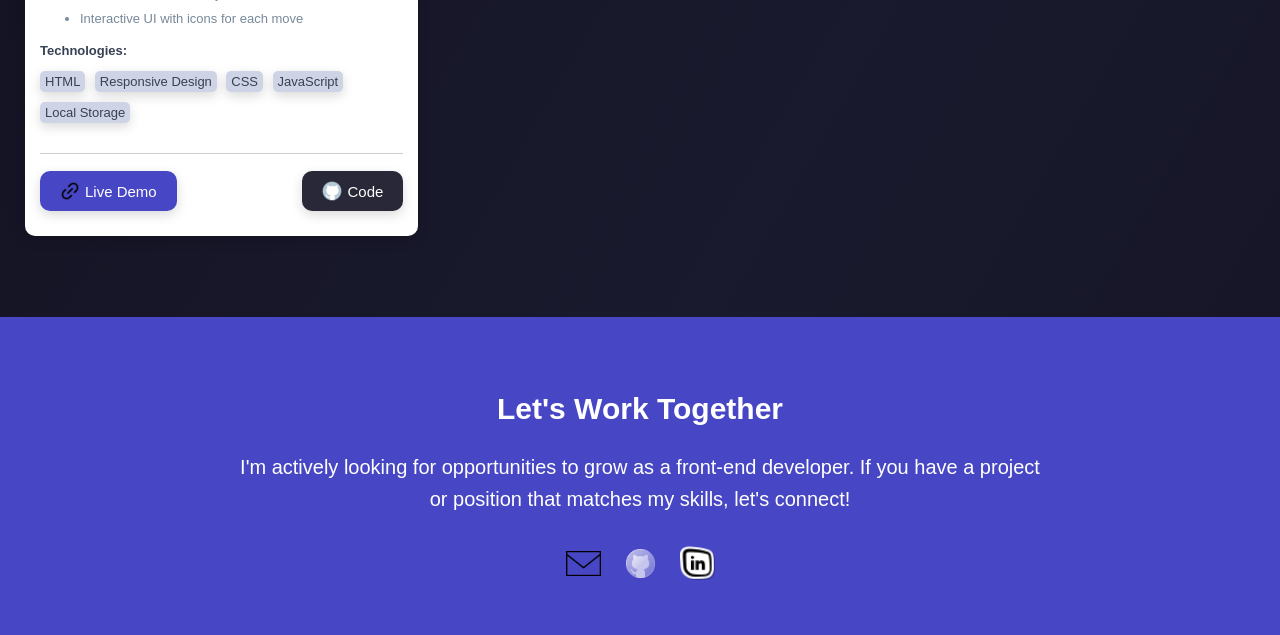
==== commit fdaabd48: "Added A Rock-Paper-Scissors Project" ====
--- a/index.html
+++ b/index.html
@@ -16,7 +16,7 @@
         Hi, I'm Blessing 👋
       </h1>
       <p class="about-me">
-        Junior front-end developer specializing in HTML, CSS and JavaScript. I have 3 live projects deployed online, including To-Do List & Youtube-Clone pages. I focus on clean, responsive, and functional code. I'm always open to learning opportunities and collaborations.
+        Junior front-end developer specializing in HTML, CSS and JavaScript. I have 4 live projects deployed online, including To-Do List & Youtube-Clone pages. I focus on clean, responsive, and functional code. I'm always open to learning opportunities and collaborations.
       </p>
       <div class="button-container">
         <a href="mailto:blessingmuthivhi@gmail.com">
@@ -225,7 +225,55 @@
             </a>
           </div>
         </div>
-        
+        <div class="Project-container">
+          <p class="projectName">
+            Rock-Paper- Scissors Game 
+          </p>
+          <span class="Project-number">#4</span>
+          <p class ="paragraph-text">
+            A simple and interactive Rock Paper Scissors web game built using HTML, CSS, and JavaScript
+          </p>
+          <p class="keyFeatures">
+            Key Features:
+          </p>
+          <ul class="features-list">
+            <li class="list">Play Rock, Paper, Scissors against the computer</li>
+            <li class="list">Random computer move generation</li>
+            <li class="list">Score tracking (Wins, Losses, Ties)</li>
+            <li class="list">Score saved using localStorage</li>
+            <li class="list">Reset score functionality</li>
+            <li class="list">Interactive UI with icons for each move</li>
+          </ul>
+
+          <p class="Technologies-used">
+            Technologies:
+          </p>
+
+          <div class="Technoligies-list">
+            <span class="tech">HTML</span>
+            <span class="tech">Responsive Design</span>
+            <span class="tech">CSS</span>
+            <span class="tech">JavaScript</span>
+            <span class="tech">Local Storage</span>
+          </div>
+
+          <div class="line"></div>
+          
+          <div class="github-livecode-container">
+            <a href="https://blessing-d3velop.github.io/Rock-Paper-Scissors-Game/" target="_blank">
+              <button class="projects-buttons livecode-btn">
+                <img src="Svgs/icons8-link-24.png" alt="Live Icon" class="project-button-image">
+                Live Demo
+              </button>
+            </a>
+              <a href="https://github.com/Blessing-D3velop/Rock-Paper-Scissors-Game/tree/main" target="_blank">
+              <button class="projects-buttons github-code">
+                <img src="Svgs/icons8-github-logo-40.png" alt="Gitgub Icon"class="project-button-image">
+                Code
+              </button>
+            </a>
+          </div>
+        </div>
 
       </div>
       
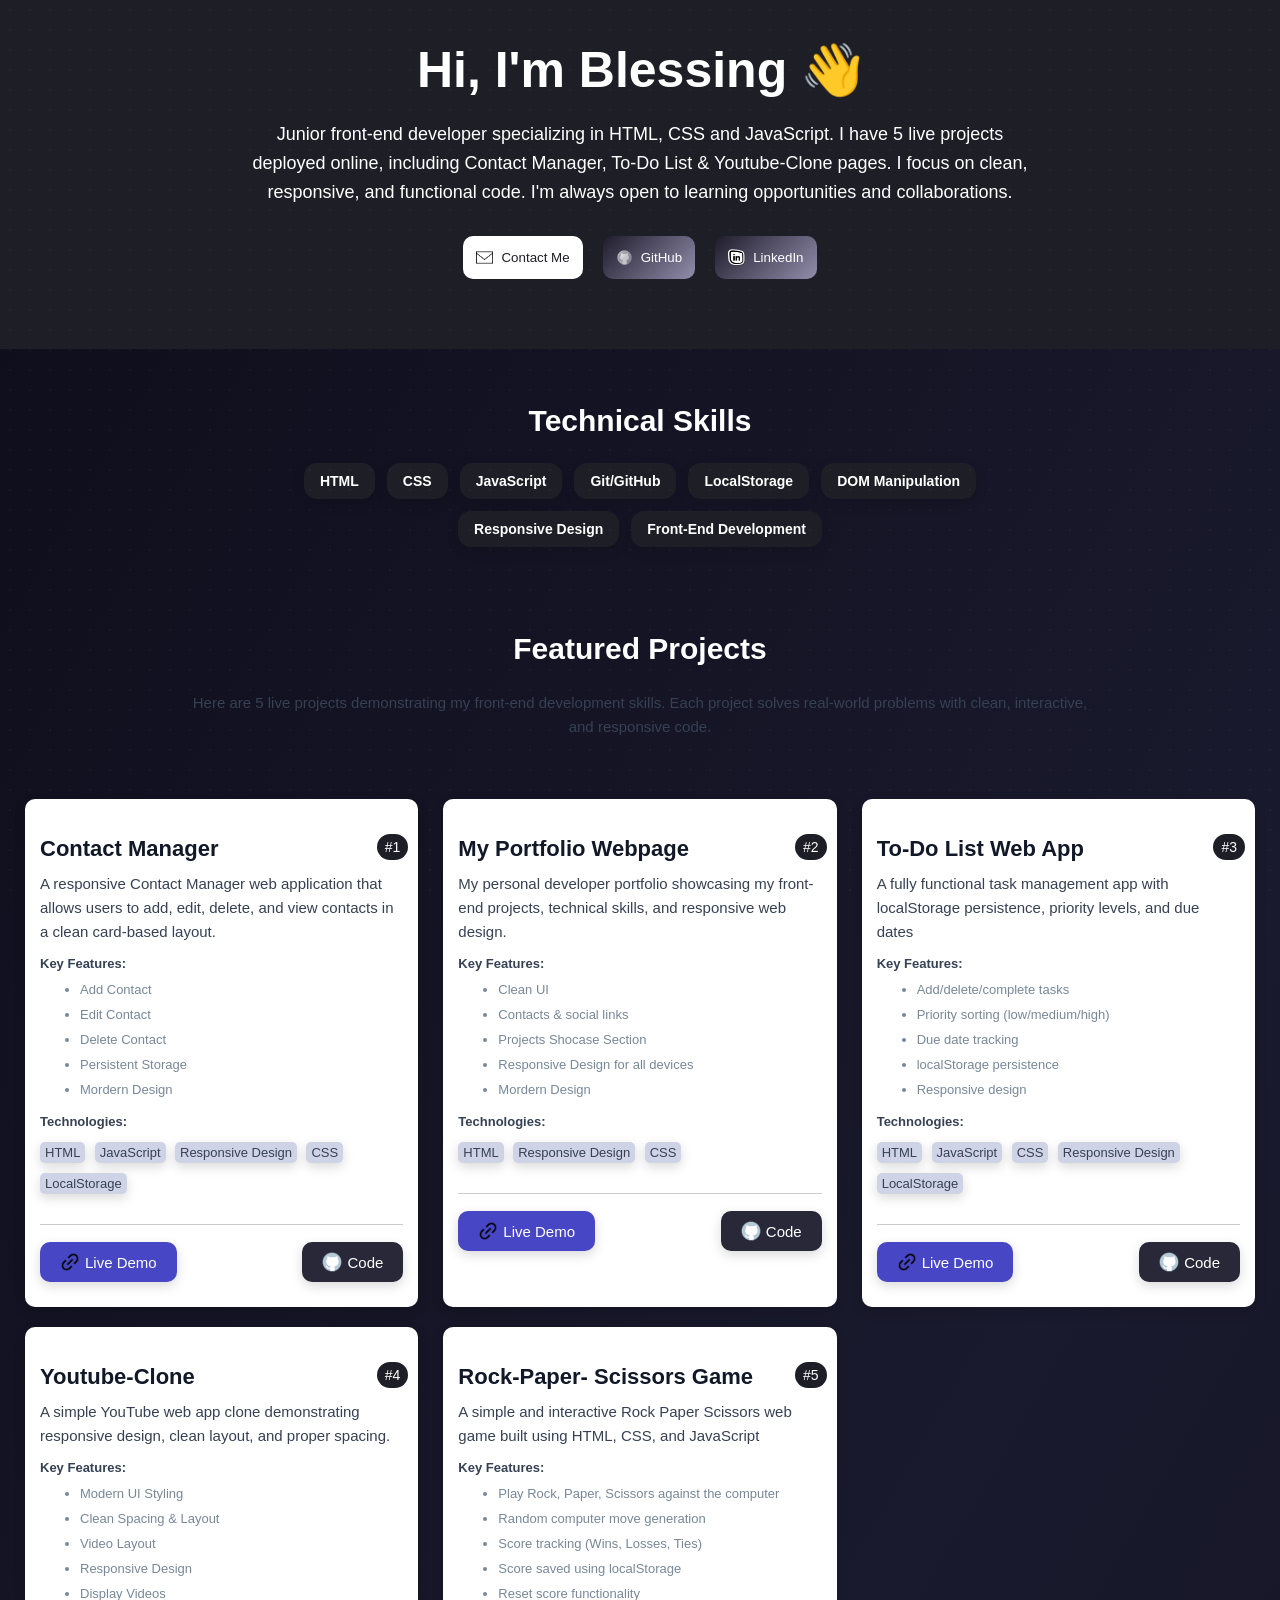
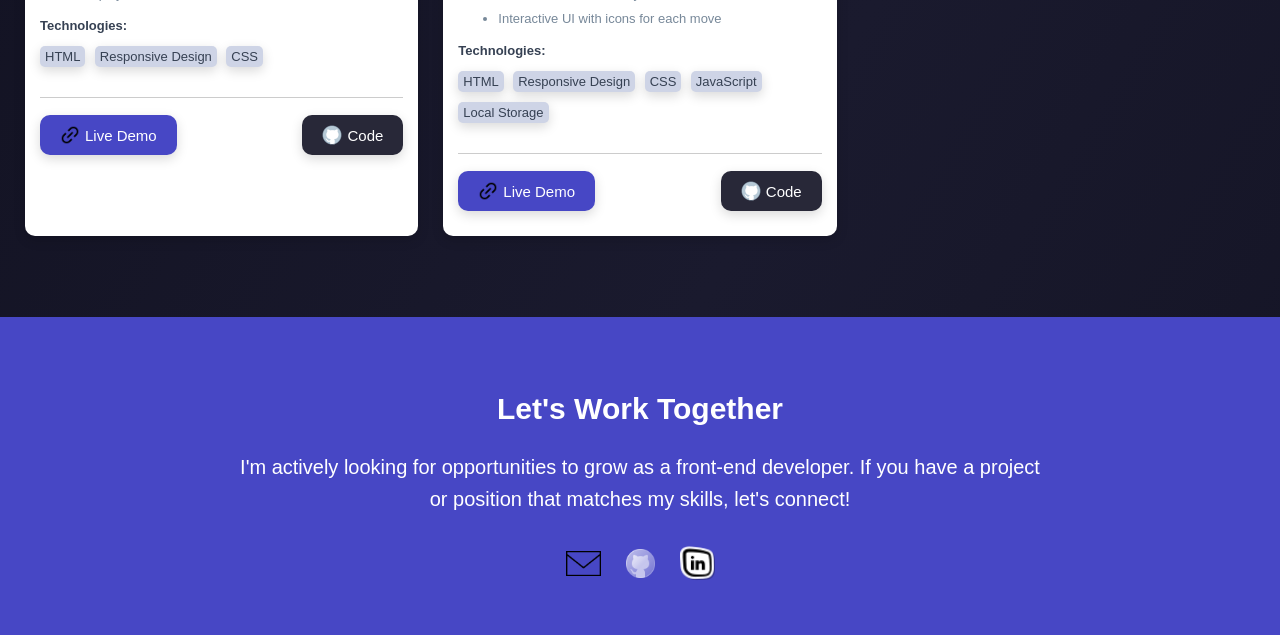
==== commit ce31a1f9: "Added a contact Manager project" ====
--- a/index.html
+++ b/index.html
@@ -16,7 +16,7 @@
         Hi, I'm Blessing 👋
       </h1>
       <p class="about-me">
-        Junior front-end developer specializing in HTML, CSS and JavaScript. I have 4 live projects deployed online, including To-Do List & Youtube-Clone pages. I focus on clean, responsive, and functional code. I'm always open to learning opportunities and collaborations.
+        Junior front-end developer specializing in HTML, CSS and JavaScript. I have 5 live projects deployed online, including Contact Manager, To-Do List & Youtube-Clone pages. I focus on clean, responsive, and functional code. I'm always open to learning opportunities and collaborations.
       </p>
       <div class="button-container">
         <a href="mailto:blessingmuthivhi@gmail.com">
@@ -74,18 +74,66 @@
         </h2>
 
         <p class ="paragraph-text">
-          Here are 3 live projects demonstrating my front-end development skills. Each project solves real-world  problems with clean, interactive, and responsive code.
+          Here are 5 live projects demonstrating my front-end development skills. Each project solves real-world  problems with clean, interactive, and responsive code.
         </p>
       </div>
       
 
       <div class="Projects">
+        <div class="Project-container">
+          <p class="projectName">
+            Contact Manager
+          </p>
+          <span class="Project-number">#1</span>
+          <p class ="paragraph-text">
+            A responsive Contact Manager web application  that allows users to add, edit, delete, and view contacts in a clean card-based layout.
+          </p>
+          <p class="keyFeatures">
+            Key Features:
+          </p>
+          <ul class="features-list">
+            <li class="list">Add Contact</li>
+            <li class="list">Edit Contact</li>
+            <li class="list">Delete Contact</li>
+            <li class="list">Persistent Storage</li>
+            <li class="list">Mordern Design</li>
+          </ul>
+
+          <p class="Technologies-used">
+            Technologies:
+          </p>
+
+          <div class="Technoligies-list">
+            <span class="tech">HTML</span>
+            <span class="tech">JavaScript</span>
+            <span class="tech">Responsive Design</span>
+            <span class="tech">CSS</span>
+            <span class="tech">LocalStorage</span>
+          </div>
+
+          <div class="line"></div>
+          
+          <div class="github-livecode-container">
+            <a href="https://blessing-d3velop.github.io/Contact-Manager/">
+              <button class="projects-buttons livecode-btn">
+                <img src="Svgs/icons8-link-24.png" alt="Live Icon" class="project-button-image">
+                Live Demo
+              </button>
+            </a>
+              <a href="https://github.com/Blessing-D3velop/Contact-Manager" target="_blank">
+              <button class="projects-buttons github-code">
+                <img src="Svgs/icons8-github-logo-40.png" alt="Gitgub Icon"class="project-button-image">
+                Code
+              </button>
+            </a>
+          </div>
+        </div>
 
         <div class="Project-container">
           <p class="projectName">
             My Portfolio Webpage 
           </p>
-          <span class="Project-number">#1</span>
+          <span class="Project-number">#2</span>
           <p class ="paragraph-text">
             My personal developer portfolio showcasing my front-end projects, technical skills, and responsive web design.
           </p>
@@ -132,7 +180,7 @@
           <p class="projectName">
             To-Do List Web App
           </p>
-          <span class="Project-number">#2</span>
+          <span class="Project-number">#3</span>
           <p class ="paragraph-text">
             A fully functional task management app with localStorage persistence, priority levels, and due dates
           </p>
@@ -183,7 +231,7 @@
           <p class="projectName">
             Youtube-Clone
           </p>
-          <span class="Project-number">#3</span>
+          <span class="Project-number">#4</span>
           <p class ="paragraph-text">
             A simple YouTube web app clone demonstrating responsive design, clean layout, and proper spacing.
           </p>
@@ -229,7 +277,7 @@
           <p class="projectName">
             Rock-Paper- Scissors Game 
           </p>
-          <span class="Project-number">#4</span>
+          <span class="Project-number">#5</span>
           <p class ="paragraph-text">
             A simple and interactive Rock Paper Scissors web game built using HTML, CSS, and JavaScript
           </p>
